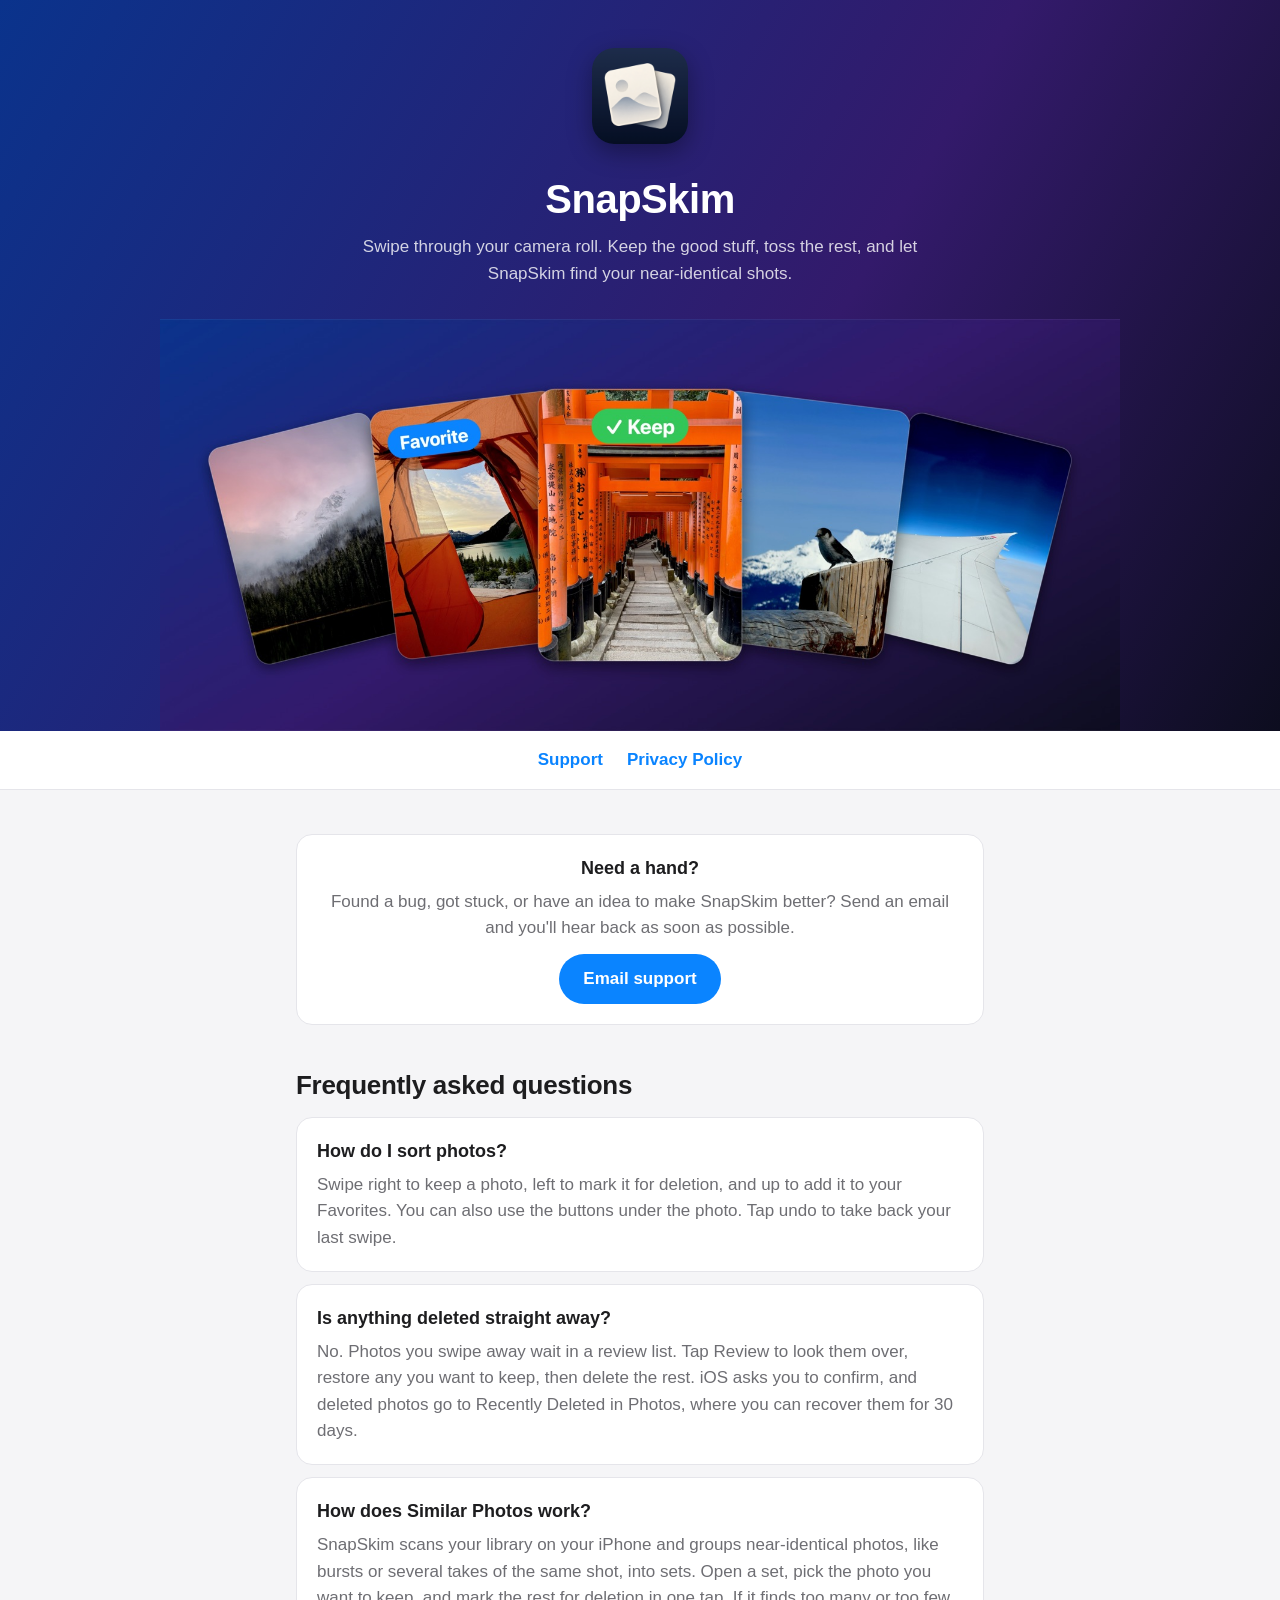
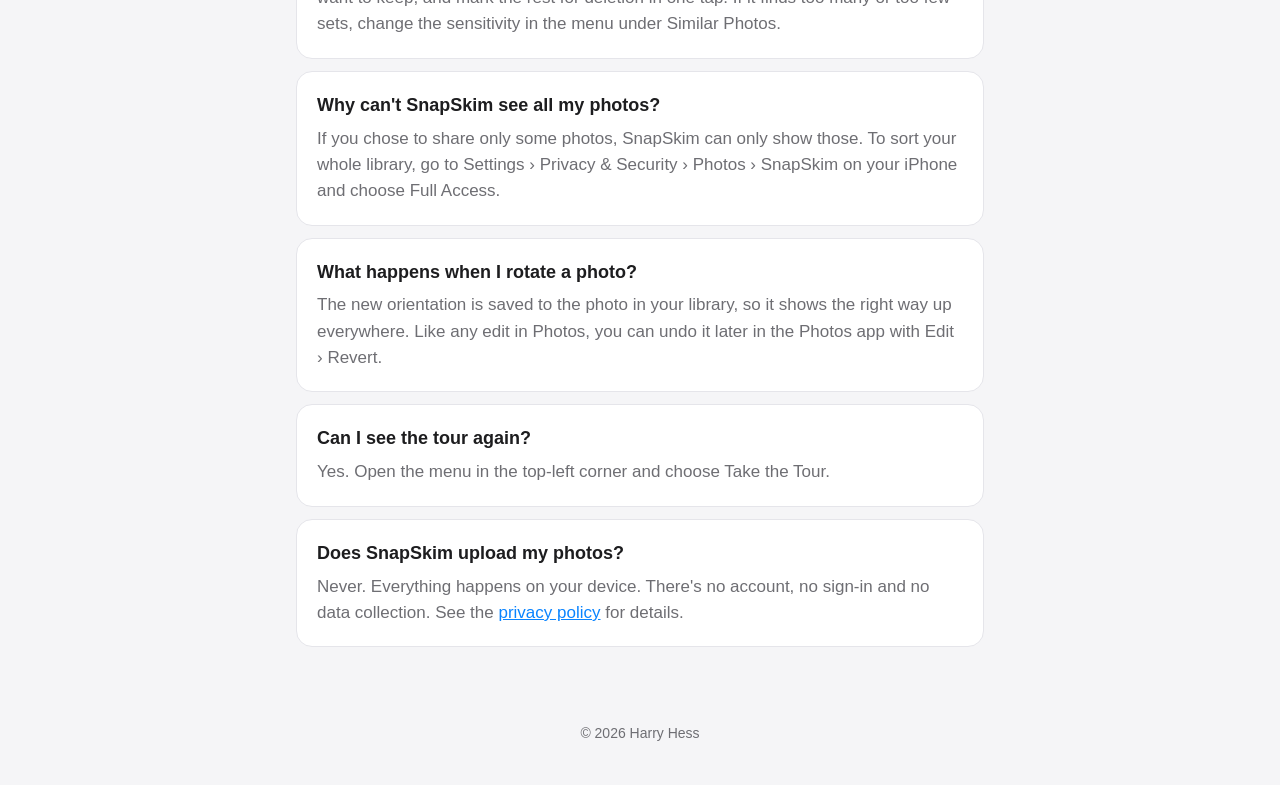
==== index.html @ 924b852e "Add SnapSkim support and privacy pages Co-Authored-By: Claude Opus 5.5 <noreply@anthropic.com>" ====
<!doctype html>
<html lang="en">
<head>
  <meta charset="utf-8">
  <meta name="viewport" content="width=device-width, initial-scale=1">
  <title>SnapSkim Support</title>
  <meta name="description" content="Help and support for SnapSkim, the swipe-to-sort photo cleaner for iPhone.">
  <link rel="icon" href="icon.png">
  <link rel="stylesheet" href="style.css">
</head>
<body>
  <header class="hero">
    <img class="icon" src="icon.png" alt="SnapSkim icon">
    <h1>SnapSkim</h1>
    <p>Swipe through your camera roll. Keep the good stuff, toss the rest, and let SnapSkim find your near-identical shots.</p>
    <img class="banner" src="header.jpg" alt="Photo cards with Keep and Favorite stamps">
  </header>
  <nav><a href="index.html">Support</a><a href="privacy.html">Privacy Policy</a></nav>

  <main>
    <section class="card contact">
      <h3>Need a hand?</h3>
      <p>Found a bug, got stuck, or have an idea to make SnapSkim better? Send an email and you'll hear back as soon as possible.</p>
      <a class="button" href="mailto:harry.hess@gmail.com?subject=SnapSkim%20support">Email support</a>
    </section>

    <h2>Frequently asked questions</h2>

    <div class="card">
      <h3>How do I sort photos?</h3>
      <p>Swipe right to keep a photo, left to mark it for deletion, and up to add it to your Favorites. You can also use the buttons under the photo. Tap undo to take back your last swipe.</p>
    </div>

    <div class="card">
      <h3>Is anything deleted straight away?</h3>
      <p>No. Photos you swipe away wait in a review list. Tap Review to look them over, restore any you want to keep, then delete the rest. iOS asks you to confirm, and deleted photos go to Recently Deleted in Photos, where you can recover them for 30 days.</p>
    </div>

    <div class="card">
      <h3>How does Similar Photos work?</h3>
      <p>SnapSkim scans your library on your iPhone and groups near-identical photos, like bursts or several takes of the same shot, into sets. Open a set, pick the photo you want to keep, and mark the rest for deletion in one tap. If it finds too many or too few sets, change the sensitivity in the menu under Similar Photos.</p>
    </div>

    <div class="card">
      <h3>Why can't SnapSkim see all my photos?</h3>
      <p>If you chose to share only some photos, SnapSkim can only show those. To sort your whole library, go to Settings &rsaquo; Privacy &amp; Security &rsaquo; Photos &rsaquo; SnapSkim on your iPhone and choose Full Access.</p>
    </div>

    <div class="card">
      <h3>What happens when I rotate a photo?</h3>
      <p>The new orientation is saved to the photo in your library, so it shows the right way up everywhere. Like any edit in Photos, you can undo it later in the Photos app with Edit &rsaquo; Revert.</p>
    </div>

    <div class="card">
      <h3>Can I see the tour again?</h3>
      <p>Yes. Open the menu in the top-left corner and choose Take the Tour.</p>
    </div>

    <div class="card">
      <h3>Does SnapSkim upload my photos?</h3>
      <p>Never. Everything happens on your device. There's no account, no sign-in and no data collection. See the <a href="privacy.html">privacy policy</a> for details.</p>
    </div>
  </main>

  <footer>&copy; 2026 Harry Hess</footer>
</body>
</html>
---- style.css ----
:root {
  --bg: #f5f5f7;
  --card: #ffffff;
  --text: #1d1d1f;
  --muted: #6e6e73;
  --accent: #0a84ff;
  --line: #e5e5ea;
}
@media (prefers-color-scheme: dark) {
  :root {
    --bg: #0b0b12;
    --card: #1c1c22;
    --text: #f5f5f7;
    --muted: #a1a1a6;
    --accent: #409cff;
    --line: #2c2c34;
  }
}
* { box-sizing: border-box; }
body {
  margin: 0;
  background: var(--bg);
  color: var(--text);
  font: 17px/1.55 -apple-system, BlinkMacSystemFont, "SF Pro Text", "Helvetica Neue", Arial, sans-serif;
}
a { color: var(--accent); }
.hero {
  background: linear-gradient(120deg, #0a338c, #331a6b 60%, #0d0d1f);
  color: #fff;
  text-align: center;
  padding: 48px 16px 0;
  overflow: hidden;
}
.hero img.icon { width: 96px; height: 96px; border-radius: 22px; box-shadow: 0 8px 24px rgba(0,0,0,.35); }
.hero h1 { font-size: 40px; margin: 16px 0 4px; letter-spacing: -0.5px; }
.hero p { margin: 0 auto; max-width: 560px; opacity: .8; }
.hero img.banner { display: block; width: 100%; max-width: 960px; margin: 32px auto 0; }
nav { text-align: center; padding: 16px; border-bottom: 1px solid var(--line); background: var(--card); }
nav a { margin: 0 12px; text-decoration: none; font-weight: 600; }
main { max-width: 720px; margin: 0 auto; padding: 32px 16px 64px; }
h2 { font-size: 26px; margin: 40px 0 12px; letter-spacing: -0.3px; }
h3 { font-size: 18px; margin: 0 0 6px; }
.card { background: var(--card); border: 1px solid var(--line); border-radius: 16px; padding: 20px; margin: 12px 0; }
.card p { margin: 0; color: var(--muted); }
.contact { text-align: center; }
.contact a.button {
  display: inline-block; margin-top: 12px; padding: 12px 24px; border-radius: 999px;
  background: var(--accent); color: #fff; text-decoration: none; font-weight: 600;
}
footer { text-align: center; color: var(--muted); font-size: 14px; padding: 0 16px 40px; }
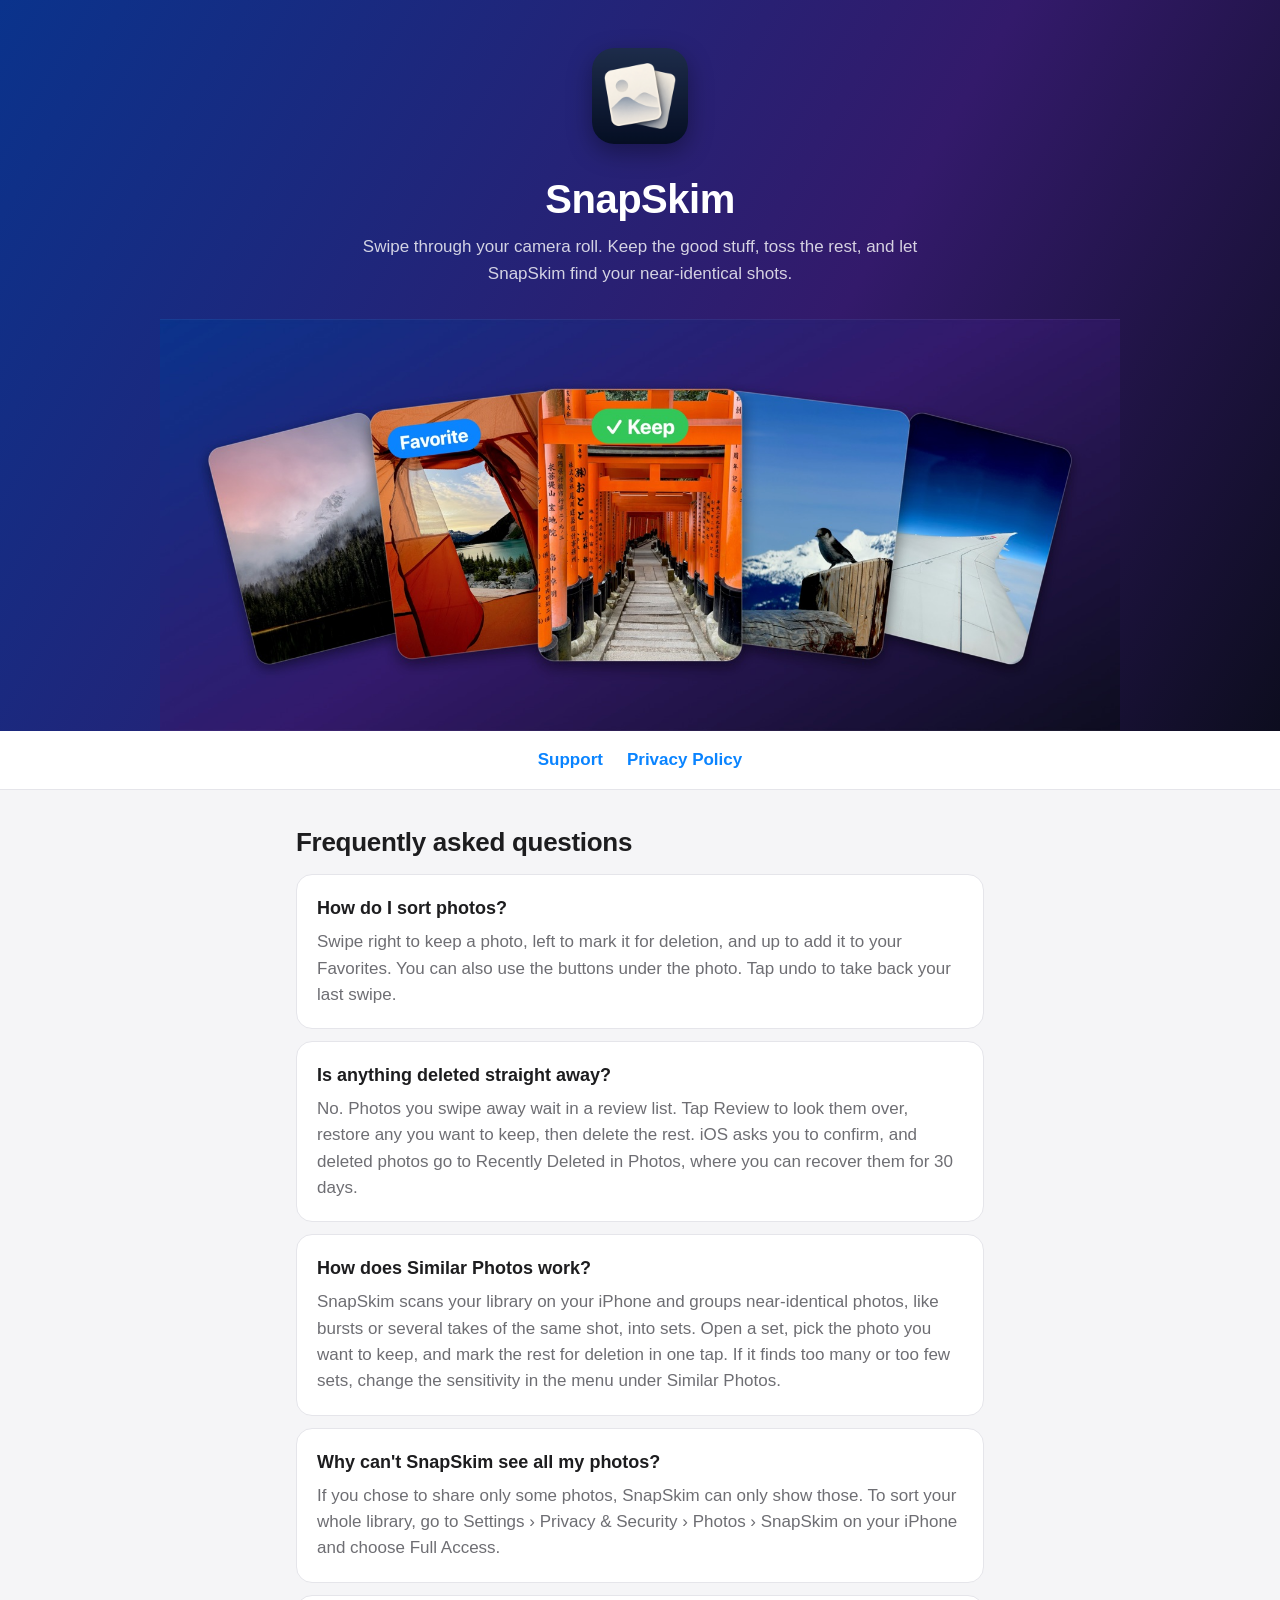
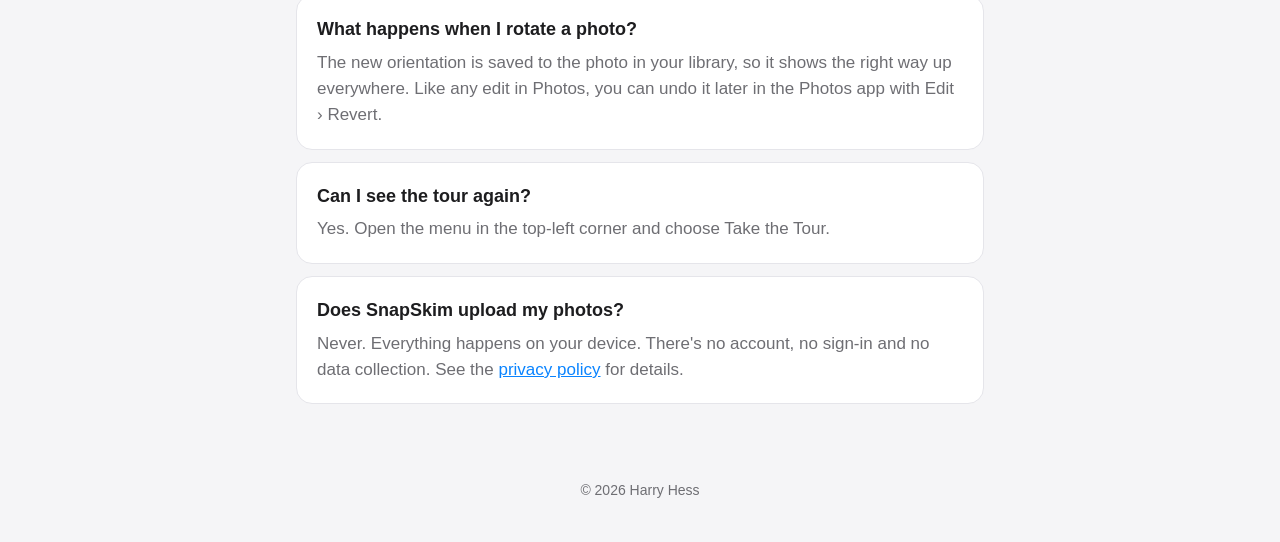
==== commit d83d7a93: "Remove the support email for now Co-Authored-By: Claude Opus 5.5 <noreply@anthropic.com>" ====
--- a/index.html
+++ b/index.html
@@ -18,13 +18,7 @@
   <nav><a href="index.html">Support</a><a href="privacy.html">Privacy Policy</a></nav>
 
   <main>
-    <section class="card contact">
-      <h3>Need a hand?</h3>
-      <p>Found a bug, got stuck, or have an idea to make SnapSkim better? Send an email and you'll hear back as soon as possible.</p>
-      <a class="button" href="mailto:harry.hess@gmail.com?subject=SnapSkim%20support">Email support</a>
-    </section>
-
-    <h2>Frequently asked questions</h2>
+    <h2 style="margin-top:0">Frequently asked questions</h2>
 
     <div class="card">
       <h3>How do I sort photos?</h3>
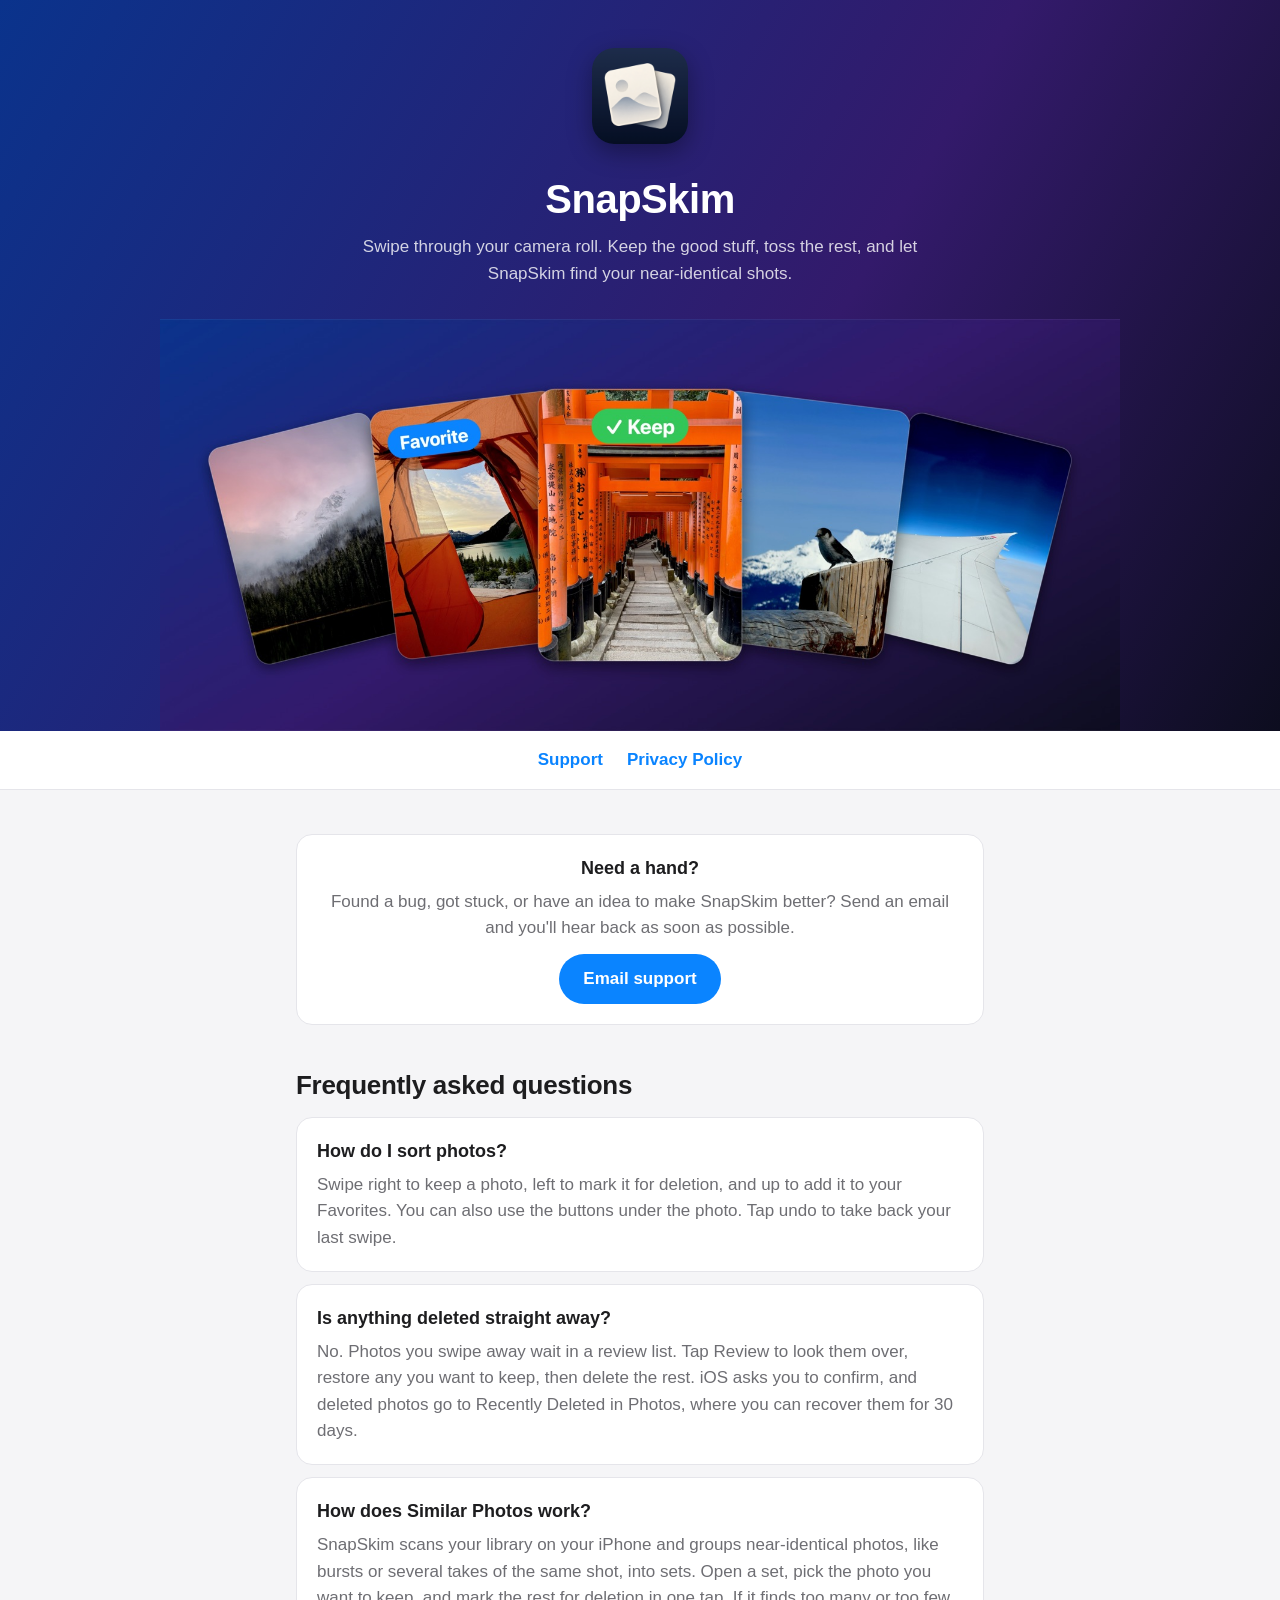
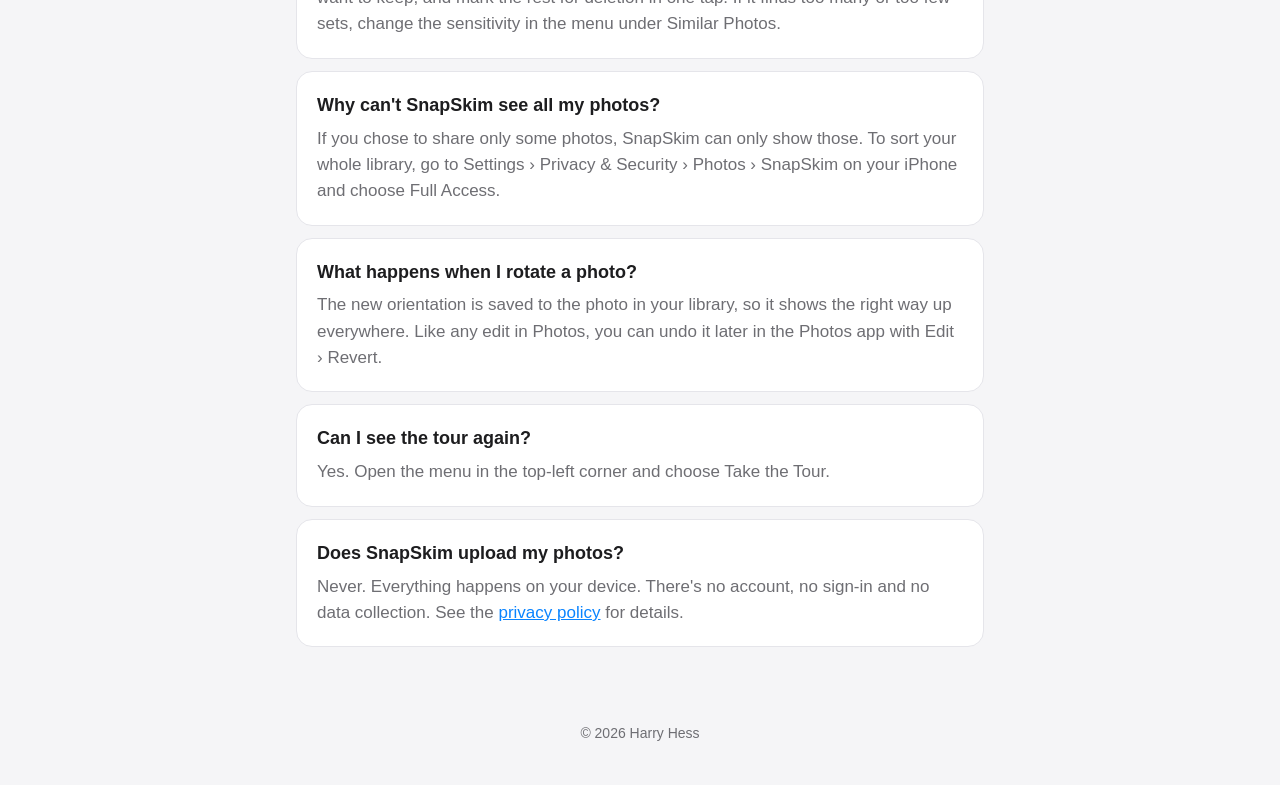
==== commit 2b5d1ff6: "Add snapskim@proton.me as the support email Co-Authored-By: Claude Opus 5.5 <noreply@anthropic.com>" ====
--- a/index.html
+++ b/index.html
@@ -18,7 +18,13 @@
   <nav><a href="index.html">Support</a><a href="privacy.html">Privacy Policy</a></nav>
 
   <main>
-    <h2 style="margin-top:0">Frequently asked questions</h2>
+    <section class="card contact">
+      <h3>Need a hand?</h3>
+      <p>Found a bug, got stuck, or have an idea to make SnapSkim better? Send an email and you'll hear back as soon as possible.</p>
+      <a class="button" href="mailto:snapskim@proton.me?subject=SnapSkim%20support">Email support</a>
+    </section>
+
+    <h2>Frequently asked questions</h2>
 
     <div class="card">
       <h3>How do I sort photos?</h3>
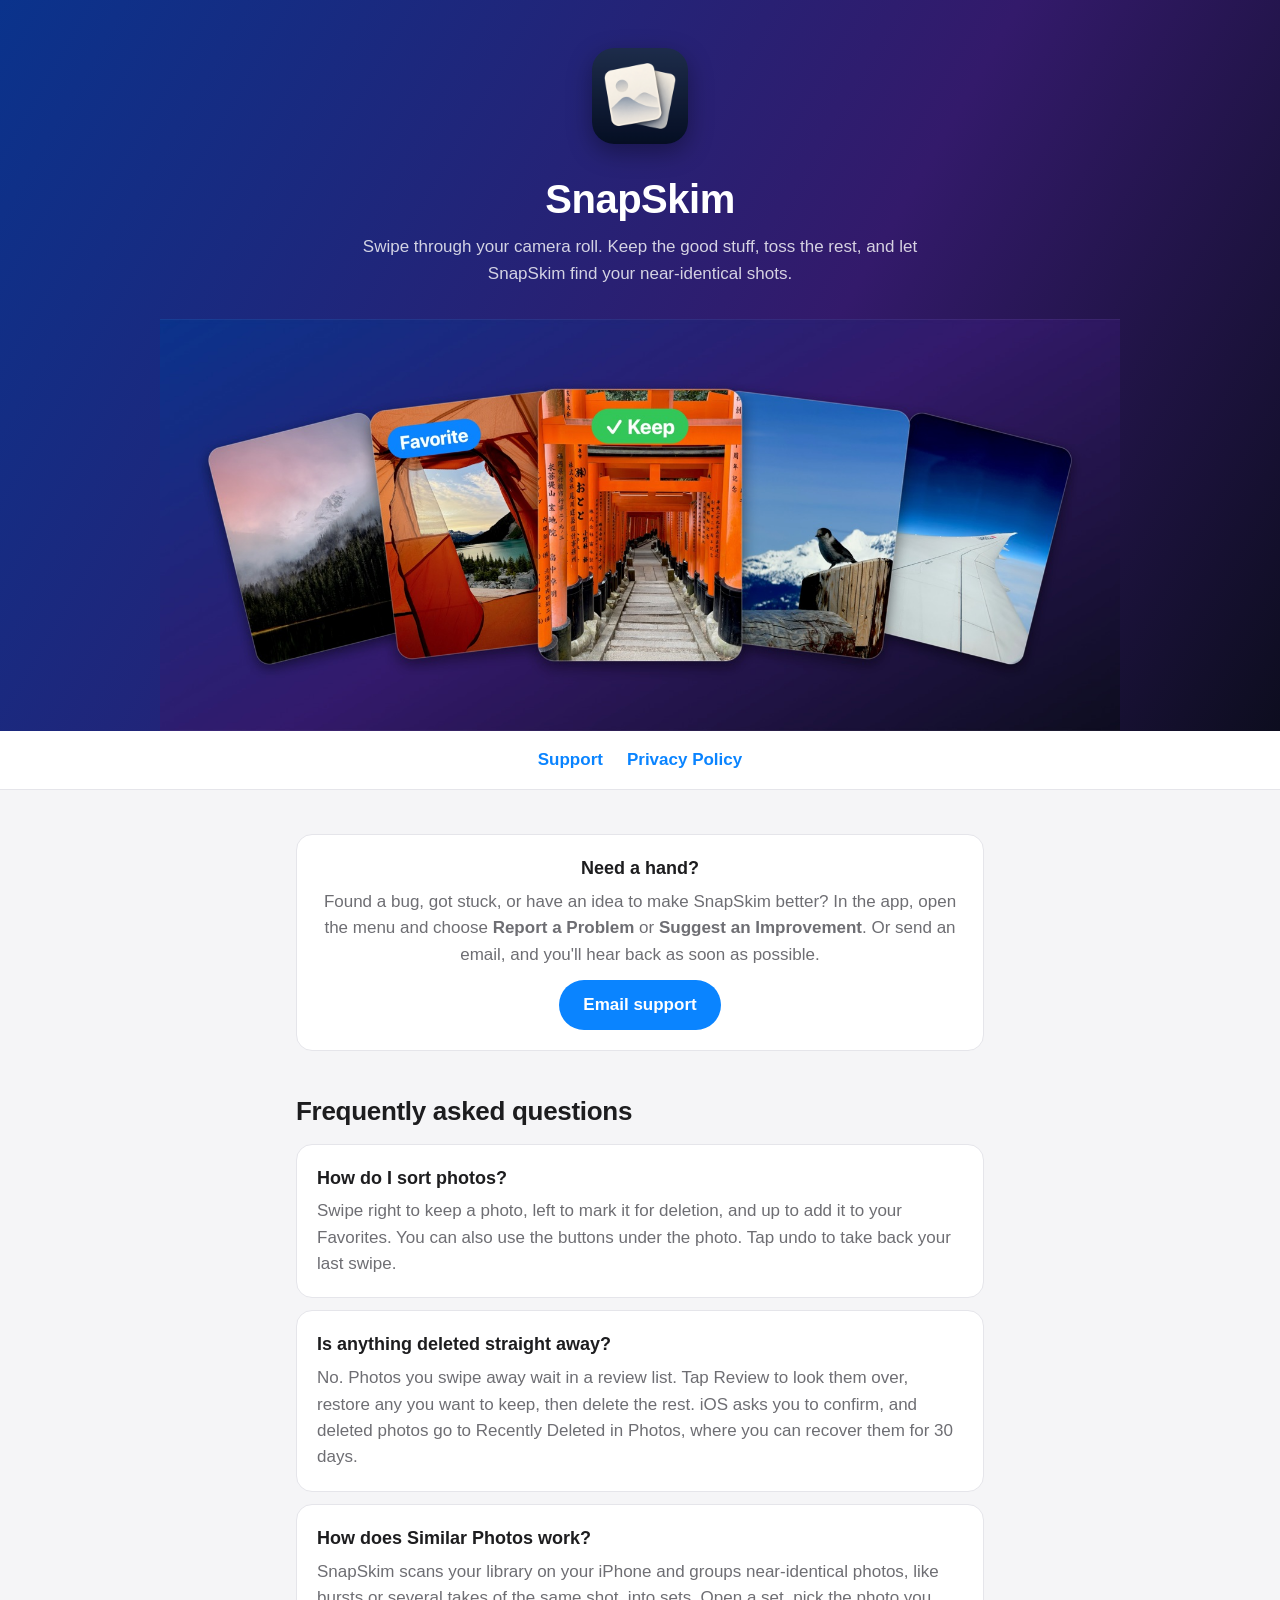
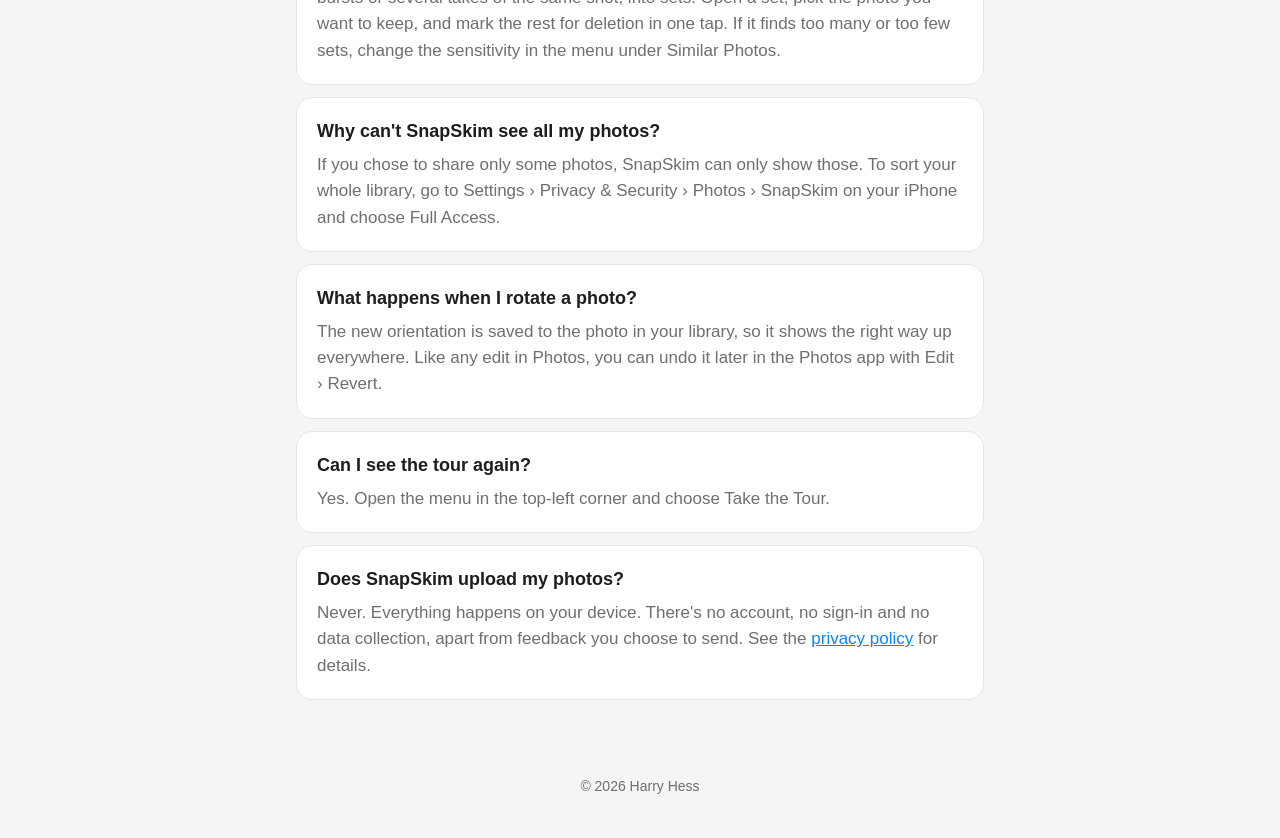
==== commit 989a3842: "Cover in-app feedback in the privacy policy and support page Co-Authored-By: Claude Opus 5.5 <norepl" ====
--- a/index.html
+++ b/index.html
@@ -20,7 +20,7 @@
   <main>
     <section class="card contact">
       <h3>Need a hand?</h3>
-      <p>Found a bug, got stuck, or have an idea to make SnapSkim better? Send an email and you'll hear back as soon as possible.</p>
+      <p>Found a bug, got stuck, or have an idea to make SnapSkim better? In the app, open the menu and choose <strong>Report a Problem</strong> or <strong>Suggest an Improvement</strong>. Or send an email, and you'll hear back as soon as possible.</p>
       <a class="button" href="mailto:snapskim@proton.me?subject=SnapSkim%20support">Email support</a>
     </section>
 
@@ -58,7 +58,7 @@
 
     <div class="card">
       <h3>Does SnapSkim upload my photos?</h3>
-      <p>Never. Everything happens on your device. There's no account, no sign-in and no data collection. See the <a href="privacy.html">privacy policy</a> for details.</p>
+      <p>Never. Everything happens on your device. There's no account, no sign-in and no data collection, apart from feedback you choose to send. See the <a href="privacy.html">privacy policy</a> for details.</p>
     </div>
   </main>
 
